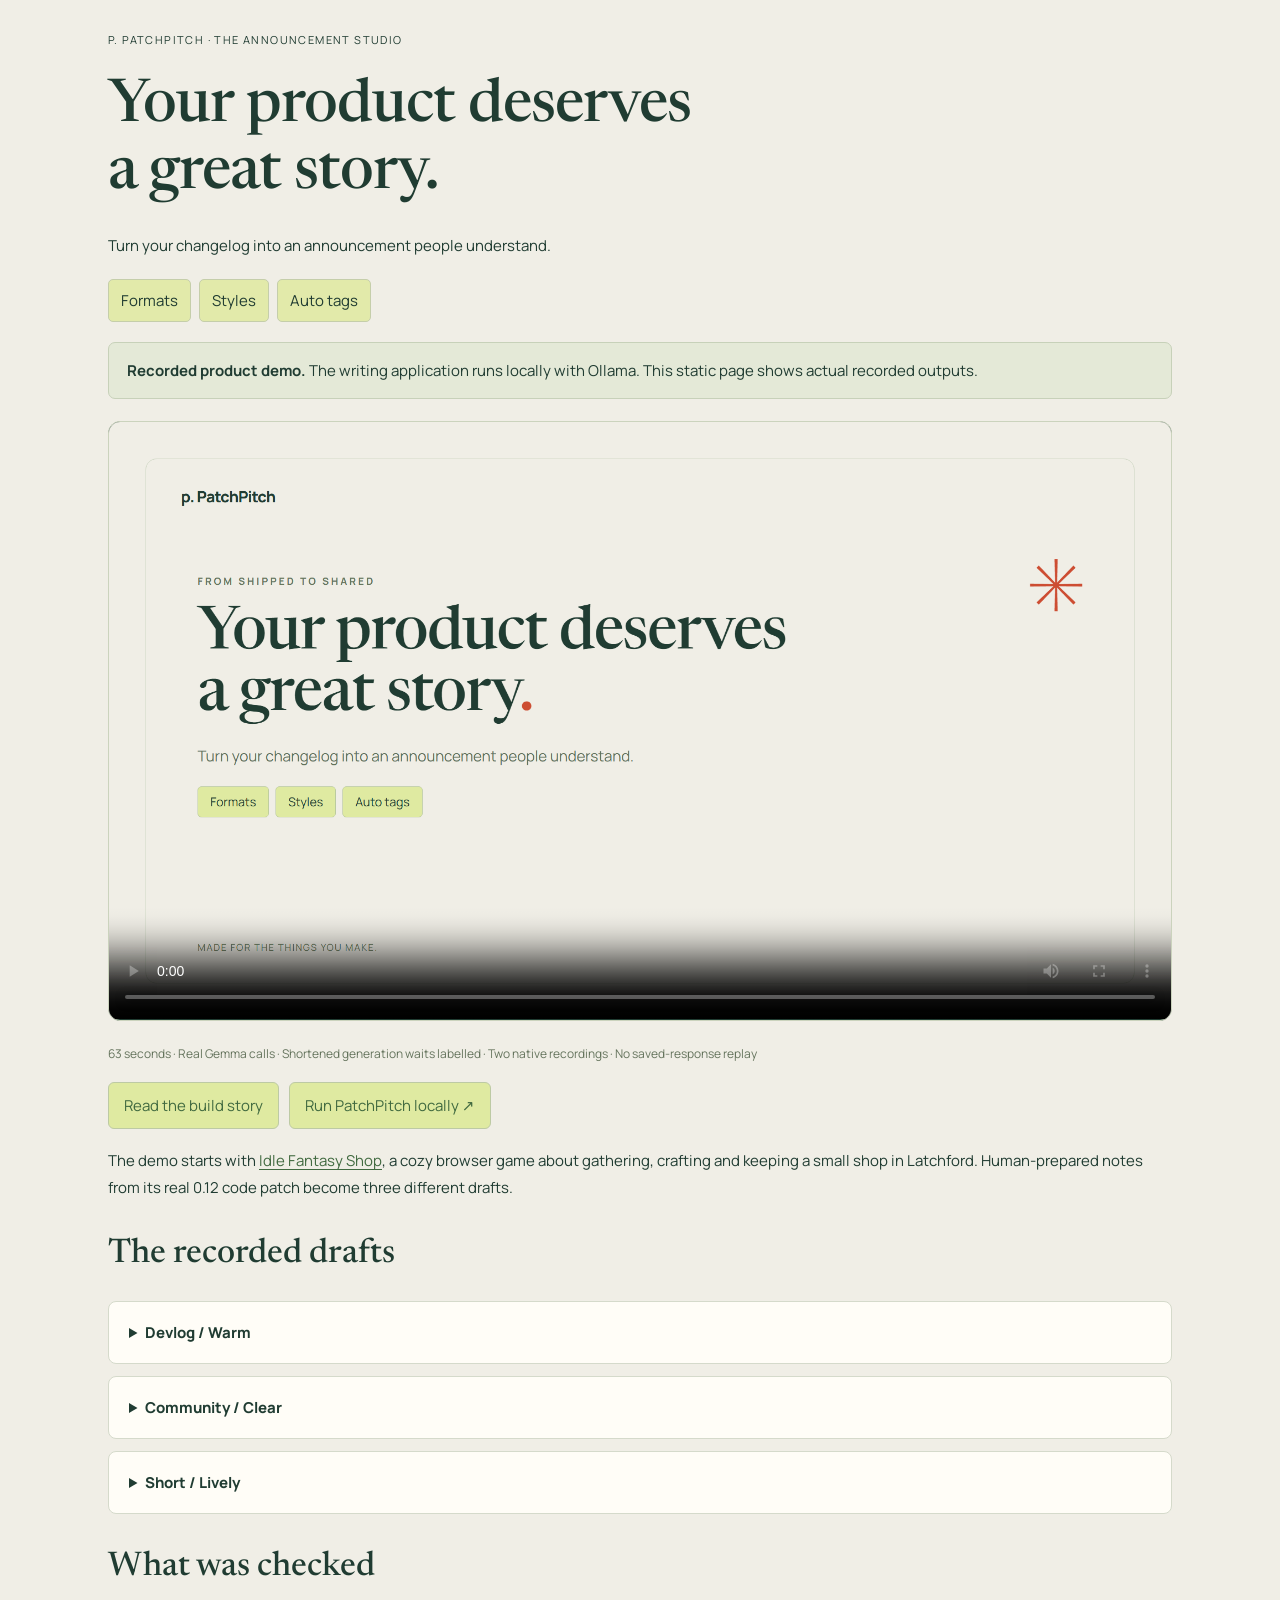
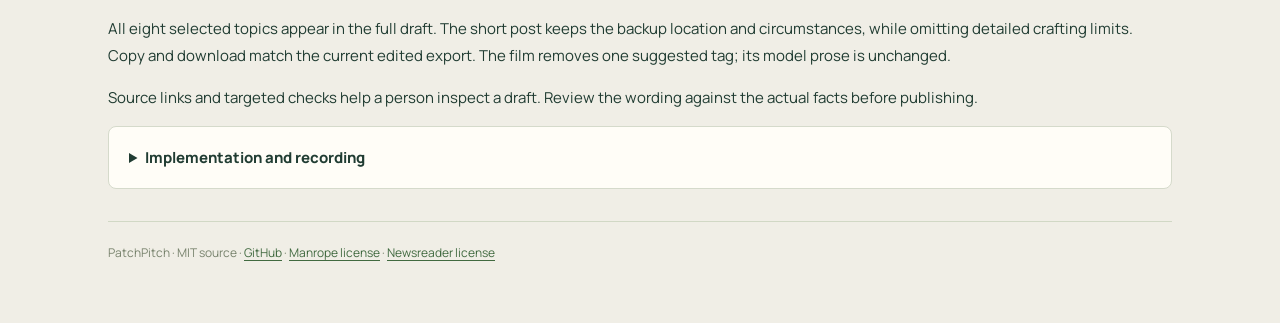
==== public-demo/index.html @ 3d1448dd "Publish approved PatchPitch demo and video on GitHub Pages" ====
<!doctype html><html lang="en"><head><meta charset="utf-8"><meta name="viewport" content="width=device-width,initial-scale=1"><meta name="description" content="PatchPitch turns selected release facts into devlogs, community posts and short posts with local Gemma."><title>PatchPitch — recorded product demo</title><link rel="stylesheet" href="style.css"></head><body><main><div class="label">p. PatchPitch · The announcement studio</div><header class="hero"><h1>Your product deserves<br>a great story.</h1><p>Turn your changelog into an announcement people understand.</p><div class="formats"><span>Formats</span><span>Styles</span><span>Auto tags</span></div></header><div class="notice"><strong>Recorded product demo.</strong> The writing application runs locally with Ollama. This static page shows actual recorded outputs.</div><video id="demo" controls preload="metadata" poster="assets/poster.png"><source src="assets/demo.mp4" type="video/mp4"><track kind="captions" srclang="en" label="English" src="assets/captions.vtt"></video><p class="caption">63 seconds · Real Gemma calls · Shortened generation waits labelled · Two native recordings · No saved-response replay</p><div class="toolbar"><a href="article.html">Read the build story</a><a href="https://github.com/drevendev/PatchPitch#run-locally">Run PatchPitch locally ↗</a></div><p>The demo starts with <a href="https://drevengames.itch.io/idle-fantasy-shop">Idle Fantasy Shop</a>, a cozy browser game about gathering, crafting and keeping a small shop in Latchford. Human-prepared notes from its real 0.12 code patch become three different drafts.</p><h2>The recorded drafts</h2><details><summary>Devlog / Warm</summary><p class="caption">Untouched generated draft · 74.704s actual request</p><h3>Organize your workshop with new batch crafting</h3>
<p>Idle Fantasy Shop is a cozy browser idle game about keeping a small shop in Latchford. We have introduced several practical changes to how you manage your resources and organize your workspace.</p>
<ul><li>We added a Crafting Batch feature accessible through the Batch Board inside your Workshop. You can begin using this when you reach Workshop level 10, which allows for up to 3 ordered job entries. If you reach Workshop level 50, the Batch expands to hold up to 5 entries. Each entry requests between 1 and 99 completed crafting cycles rather than a specific amount of output items. While you may include duplicate job entries, the system executes the ordered list once and then stops. If an entry is missing ingredients, it will block that specific entry until supplied, and later entries cannot skip ahead. Workers may supply the necessary materials, though the Batch does not collect them automatically.</li><li>Advanced Gathering now functions with a shared biome pressure system where both you and your workers contribute pressure. This pressure is shared within each biome and slows down subsequent cycles there. Pressure recovers automatically when no pressure-causing gathering jobs are running in that biome; there is no manual action required to start recovery. Gathering brushwood, ashwood, and reed does not add pressure and does not block the recovery process. For any cycle already running, it keeps its originally quoted duration across the forest, marsh, fields, and riverbank biomes.</li><li>We have added 10 new items in total, consisting of 3 gathered raw materials and 7 craftable goods. The new raw materials are flax, beeswax, and slate. The seven new craftable goods include linen thread, linen, a slate marker, an oak peg rack, a waxed wrap, a linen market bag, and an oak counter tray. For those processing flax, the flow moves from flax to linen thread to linen. Additionally, purchasing Shelf Capacity V and VI sets each individual shelf to a total capacity of 60 and 80 units, respectively. These purchases require Trading level 40 and 60, the preceding capacity upgrade, and specific material and Gold costs. Reaching a Trading level does not grant these upgrades automatically.</li></ul>
<h4>Also in this update</h4>
<ul><li>Society milestone changes now include increased Locals purchase acceptance for the Commons milestone. The Civic Lantern Office milestone provides a stronger Illuminated Path for Lamplighters, and Stonevein offers an earlier construction discount. These effects apply to existing claimed milestone flags, so your previously claimed milestones also receive these added effects.</li><li>You will receive a notification upon your first acquisition of an Artisan Chest. The unopened chest counter now serves as a shortcut to view your Inventory Chests. In the Codex, the listing limit is now restricted to chest-source jobs you have already unlocked. Each listed source job displays the chance of yielding an Artisan Chest per completion. Opening a chest remains a manual choice for the player.</li><li>We have updated the interface with a shared Help guide beside the profession heading, which explains how to start jobs, repeat tasks, gain mastery, and perform shelf actions. Repeated help text has been removed from individual job cards. Society level details now expose all rewards, and new content labels and explanations are available in both English and Russian.</li><li>The Import and Reset actions replace your saved-game data rather than the save system itself. While the storage writes the replacement data, play remains paused. If the replacement remains unresolved, play stays paused and your current-game export remains available. If the storage confirms no replacement happened, you can continue your old game. For legacy recovery involving conflicting main-database and local-mirror saves from different playthroughs, all original copies can be downloaded before you choose which save to keep.</li></ul>
<p><strong>Note:</strong> We maintain your shop, workforce, purchases, progress, and random sequences during updates. As a precaution for your browser-saves, please export a backup from Settings before you clear your browser data or change devices.</p>
<p>Play Idle Fantasy Shop: https://drevengames.itch.io/idle-fantasy-shop</p>
<p>#IdleFantasyShop #IdleGame #Crafting</p></details><details><summary>Community / Clear</summary><p class="caption">Untouched generated draft · 12.711s actual request</p><p>In Idle Fantasy Shop, you can now use the Batch Board inside the Workshop to manage multiple crafting tasks. Accessing this feature requires Workshop level 10, allowing for up to 3 ordered job entries, which expands to 5 entries at Workshop level 50. You can request between 1 and 99 completed crafting cycles per entry. Workers can supply materials for these jobs, though the Batch itself does not collect them. Additionally, you can now perform advanced Gathering where both you and workers contribute to shared biome pressure. Pressure recovers automatically when no pressure-causing jobs are running in a biome. Export a backup from Settings before changing devices or clearing browser data.</p>
<p>Play Idle Fantasy Shop: https://drevengames.itch.io/idle-fantasy-shop</p>
<p>#IdleFantasyShop #Crafting</p></details><details><summary>Short / Lively</summary><p class="caption">Untouched generated draft · 4.535s actual request</p><p>Idle Fantasy Shop now features Crafting Batches in the Workshop. Access requires level 10. Export a backup from Settings before changing devices or clearing browser data.</p>
<p>Play Idle Fantasy Shop: https://drevengames.itch.io/idle-fantasy-shop</p>
<p>#Crafting</p></details><h2>What was checked</h2><p>All eight selected topics appear in the full draft. The short post keeps the backup location and circumstances, while omitting detailed crafting limits. Copy and download match the current edited export. The film removes one suggested tag; its model prose is unchanged.</p><p>Source links and targeted checks help a person inspect a draft. Review the wording against the actual facts before publishing.</p><details><summary>Implementation and recording</summary><p>Film: 78e44f8. Current source, including the example-loading fix, optional tracing and curly-apostrophe validation fix: 38619a8. Prompts and recorded words unchanged. <a href="https://github.com/drevendev/PatchPitch/actions/runs/39177318747">121 automated tests passed</a>; inference is separate evidence.</p></details><footer>PatchPitch · MIT source · <a href="https://github.com/drevendev/PatchPitch">GitHub</a> · <a href="Manrope-OFL.txt">Manrope license</a> · <a href="Newsreader-OFL.txt">Newsreader license</a></footer></main></body></html>
---- public-demo/style.css ----
@font-face{font-family:Manrope;src:url(Manrope.ttf)}@font-face{font-family:Newsreader;src:url(Newsreader.ttf)}*{box-sizing:border-box}body{margin:0;background:#f0eee6;color:#203c32;font:15px/1.8 Manrope,system-ui}main{max-width:1120px;margin:auto;padding:30px 28px 60px}a{color:#416a40;text-underline-offset:3px}h1,h2,h3{font-family:Newsreader,Georgia,serif;font-weight:500;line-height:1.12}h1{font-size:60px;letter-spacing:-1px;margin:24px 0}h2{font-size:34px;margin-top:34px}.label{font-size:11px;letter-spacing:1.4px;text-transform:uppercase}.notice{border:1px solid #c7d1b9;border-radius:7px;padding:14px 18px;background:#e4e9d7}.warn{background:#fcf0ce;border-color:#d7c48e}video{width:100%;display:block;border:1px solid #cbd3bd;border-radius:12px;background:#203c32;margin:22px 0}.toolbar{display:flex;flex-wrap:wrap;gap:10px;margin:18px 0}.toolbar a{padding:9px 15px;border:1px solid #bdcaa4;border-radius:6px;background:#dfeaa1;text-decoration:none}details{background:#fffdf7;border:1px solid #d5dacb;border-radius:8px;padding:17px 20px;margin:12px 0}summary{cursor:pointer;font-weight:750}small{color:#6d7965}article{background:#fffdf7;border:1px solid #d5dacb;border-radius:10px;padding:28px 44px;margin-top:25px}article p,article li{max-width:78ch}pre{white-space:pre-wrap;overflow-wrap:anywhere;background:#e9eddf;padding:18px;border-radius:6px;font:13px/1.7 ui-monospace,monospace}blockquote{border-left:3px solid #b4c574;padding-left:18px;margin:22px 0;color:#3f5d43}code{font-size:.9em}footer{font-size:12px;color:#78836d;border-top:1px solid #d1d8c5;margin-top:32px;padding-top:20px}@media(max-width:650px){main{padding:20px 15px}h1{font-size:42px}article{padding:18px}body{font-size:14px}}
img{max-width:100%;height:auto;border-radius:8px}table{border-collapse:collapse;width:100%}td,th{border-bottom:1px solid #d5dacb;padding:8px;text-align:left}h1,h2,h3,p,li,a{overflow-wrap:anywhere}h1,h2{text-wrap:balance}article>p:has(>a>img){max-width:none}article>p:has(>a>img) img{display:block;width:100%}.hero{max-width:760px}.hero h1{max-width:720px}.formats{display:flex;gap:8px;flex-wrap:wrap;margin:20px 0}.formats span{padding:7px 12px;border:1px solid #c5ceaa;border-radius:5px;background:#e2eaaa}.caption{font-size:12px;color:#65745d}details h3{font-size:28px}video:focus-visible{outline:3px solid #8eaa49;outline-offset:4px}
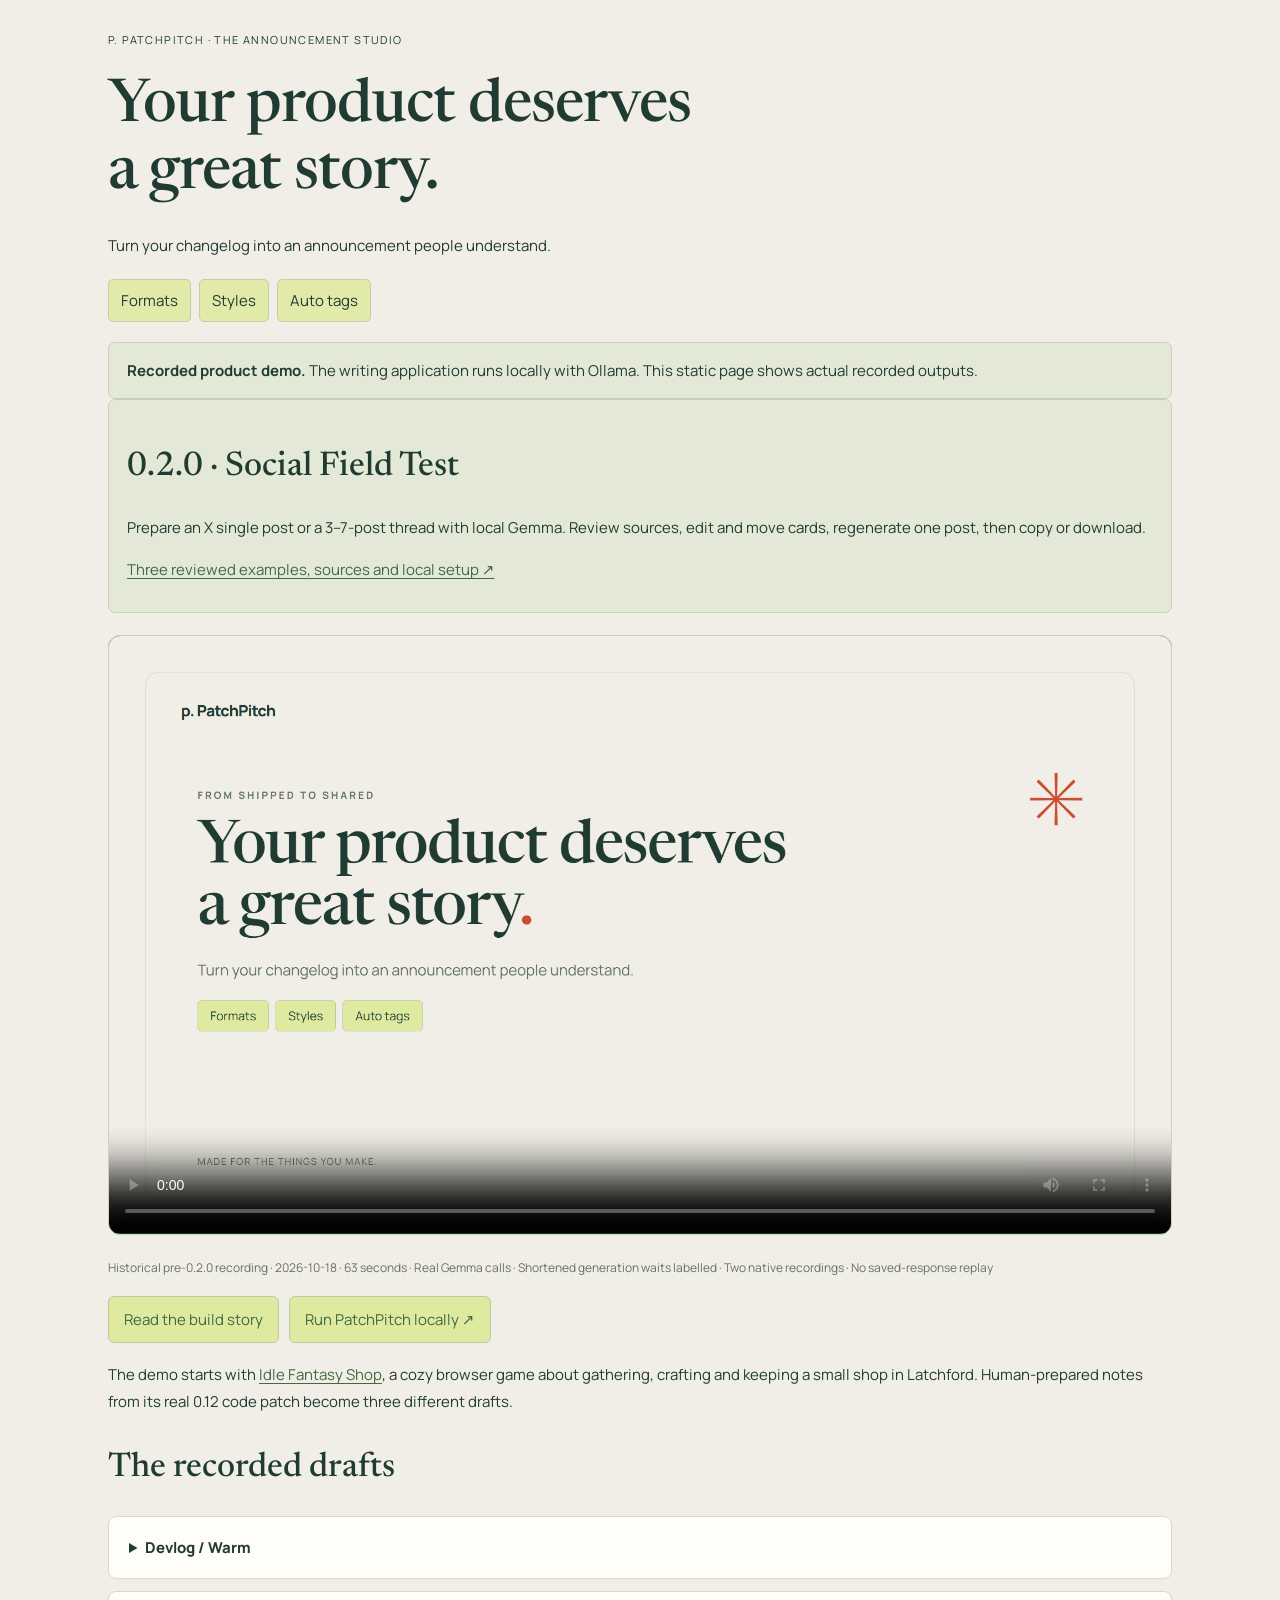
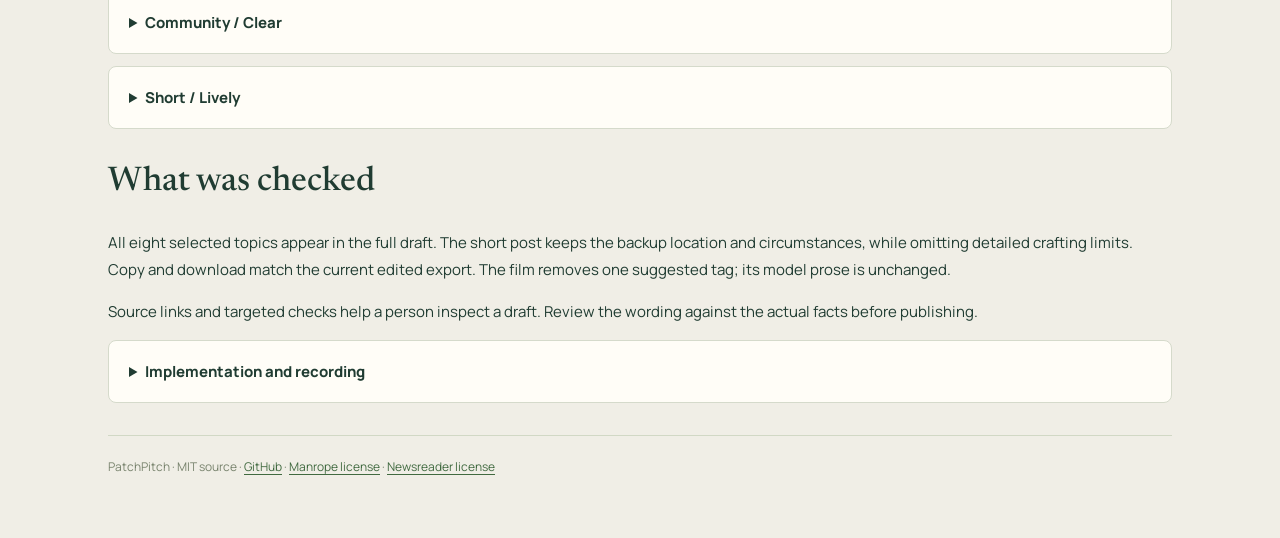
==== commit 89b18c68: "Prepare accepted 0.2.0 candidate and staged Pages examples for review" ====
--- a/public-demo/index.html
+++ b/public-demo/index.html
@@ -1,4 +1,4 @@
-<!doctype html><html lang="en"><head><meta charset="utf-8"><meta name="viewport" content="width=device-width,initial-scale=1"><meta name="description" content="PatchPitch turns selected release facts into devlogs, community posts and short posts with local Gemma."><title>PatchPitch — recorded product demo</title><link rel="stylesheet" href="style.css"></head><body><main><div class="label">p. PatchPitch · The announcement studio</div><header class="hero"><h1>Your product deserves<br>a great story.</h1><p>Turn your changelog into an announcement people understand.</p><div class="formats"><span>Formats</span><span>Styles</span><span>Auto tags</span></div></header><div class="notice"><strong>Recorded product demo.</strong> The writing application runs locally with Ollama. This static page shows actual recorded outputs.</div><video id="demo" controls preload="metadata" poster="assets/poster.png"><source src="assets/demo.mp4" type="video/mp4"><track kind="captions" srclang="en" label="English" src="assets/captions.vtt"></video><p class="caption">63 seconds · Real Gemma calls · Shortened generation waits labelled · Two native recordings · No saved-response replay</p><div class="toolbar"><a href="article.html">Read the build story</a><a href="https://github.com/drevendev/PatchPitch#run-locally">Run PatchPitch locally ↗</a></div><p>The demo starts with <a href="https://drevengames.itch.io/idle-fantasy-shop">Idle Fantasy Shop</a>, a cozy browser game about gathering, crafting and keeping a small shop in Latchford. Human-prepared notes from its real 0.12 code patch become three different drafts.</p><h2>The recorded drafts</h2><details><summary>Devlog / Warm</summary><p class="caption">Untouched generated draft · 74.704s actual request</p><h3>Organize your workshop with new batch crafting</h3>
+<!doctype html><html lang="en"><head><meta charset="utf-8"><meta name="viewport" content="width=device-width,initial-scale=1"><meta name="description" content="PatchPitch turns selected release facts into devlogs, community posts and short posts with local Gemma."><title>PatchPitch — recorded product demo</title><link rel="stylesheet" href="style.css"></head><body><main><div class="label">p. PatchPitch · The announcement studio</div><header class="hero"><h1>Your product deserves<br>a great story.</h1><p>Turn your changelog into an announcement people understand.</p><div class="formats"><span>Formats</span><span>Styles</span><span>Auto tags</span></div></header><div class="notice"><strong>Recorded product demo.</strong> The writing application runs locally with Ollama. This static page shows actual recorded outputs.</div><section class="notice"><h2>0.2.0 · Social Field Test</h2><p>Prepare an X single post or a 3–7-post thread with local Gemma. Review sources, edit and move cards, regenerate one post, then copy or download.</p><p><a href="releases/0.2.0.html">Three reviewed examples, sources and local setup ↗</a></p></section><video id="demo" controls preload="metadata" poster="assets/poster.png"><source src="assets/demo.mp4" type="video/mp4"><track kind="captions" srclang="en" label="English" src="assets/captions.vtt"></video><p class="caption">Historical pre-0.2.0 recording · 2026-10-18 · 63 seconds · Real Gemma calls · Shortened generation waits labelled · Two native recordings · No saved-response replay</p><div class="toolbar"><a href="article.html">Read the build story</a><a href="https://github.com/drevendev/PatchPitch#run-locally">Run PatchPitch locally ↗</a></div><p>The demo starts with <a href="https://drevengames.itch.io/idle-fantasy-shop">Idle Fantasy Shop</a>, a cozy browser game about gathering, crafting and keeping a small shop in Latchford. Human-prepared notes from its real 0.12 code patch become three different drafts.</p><h2>The recorded drafts</h2><details><summary>Devlog / Warm</summary><p class="caption">Untouched generated draft · 74.704s actual request</p><h3>Organize your workshop with new batch crafting</h3>
 <p>Idle Fantasy Shop is a cozy browser idle game about keeping a small shop in Latchford. We have introduced several practical changes to how you manage your resources and organize your workspace.</p>
 <ul><li>We added a Crafting Batch feature accessible through the Batch Board inside your Workshop. You can begin using this when you reach Workshop level 10, which allows for up to 3 ordered job entries. If you reach Workshop level 50, the Batch expands to hold up to 5 entries. Each entry requests between 1 and 99 completed crafting cycles rather than a specific amount of output items. While you may include duplicate job entries, the system executes the ordered list once and then stops. If an entry is missing ingredients, it will block that specific entry until supplied, and later entries cannot skip ahead. Workers may supply the necessary materials, though the Batch does not collect them automatically.</li><li>Advanced Gathering now functions with a shared biome pressure system where both you and your workers contribute pressure. This pressure is shared within each biome and slows down subsequent cycles there. Pressure recovers automatically when no pressure-causing gathering jobs are running in that biome; there is no manual action required to start recovery. Gathering brushwood, ashwood, and reed does not add pressure and does not block the recovery process. For any cycle already running, it keeps its originally quoted duration across the forest, marsh, fields, and riverbank biomes.</li><li>We have added 10 new items in total, consisting of 3 gathered raw materials and 7 craftable goods. The new raw materials are flax, beeswax, and slate. The seven new craftable goods include linen thread, linen, a slate marker, an oak peg rack, a waxed wrap, a linen market bag, and an oak counter tray. For those processing flax, the flow moves from flax to linen thread to linen. Additionally, purchasing Shelf Capacity V and VI sets each individual shelf to a total capacity of 60 and 80 units, respectively. These purchases require Trading level 40 and 60, the preceding capacity upgrade, and specific material and Gold costs. Reaching a Trading level does not grant these upgrades automatically.</li></ul>
 <h4>Also in this update</h4>
